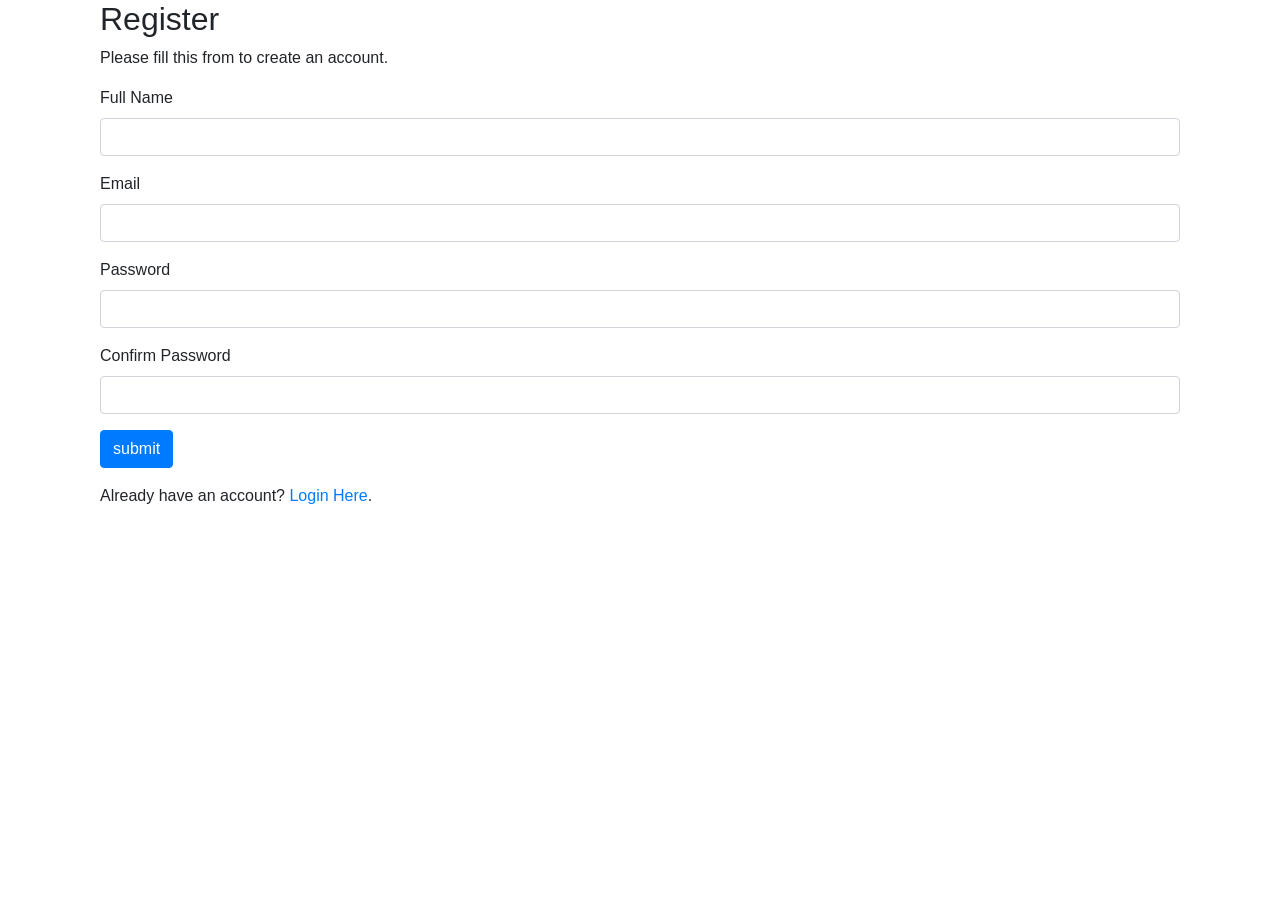
==== index.html @ 7e871855 "Simple HTML This is just a simple HTML so I can write the Login side on the Website" ====
<!DOCTYPE html>
<html>
    <head>
        <meta charset="utf-8">
        <meta http-equiv="X-UA-Compatible" content="IE=edge">
        <title>Sign Up</title>
        <meta name="description" content="">
        <meta name="viewport" content="width=device-width, initial-scale=1">
        <link rel="stylesheet" href="https://stackpath.bootstrapcdn.com/bootstrap/4.4.1/css/bootstrap.min.css">
    </head>
    <body>
        <div class="container">
            <div class="col-md-12">
                <h2>Register</h2>
                <p>Please fill this from to create an account.</p>
                <form action="" method="post">
                    <div class="form-group">
                        <label>Full Name</label>
                        <input type="text" name="name" class="form-control" required>
                    </div>

                    <div class="form-group">
                        <label>Email</label>
                        <input type="email" name="email" class="form-control" required>
                    </div>

                    <div class="form-group">
                        <label>Password</label>
                        <input type="password" name="password" class="form-control" required>
                    </div>

                    <div class="form-group">
                        <label>Confirm Password</label>
                        <input type="password" name="confirm_password" class="form-control" required>
                    </div>

                    <div class="form-group">
                        <input type="submit" name="submit" class="btn btn-primary" value="submit">
                    </div>

                    <p>Already have an account?
                        <a href="login.php">Login Here</a>.
                    </p>
                </form>
            </div>
        </div>
    </body>
</html>
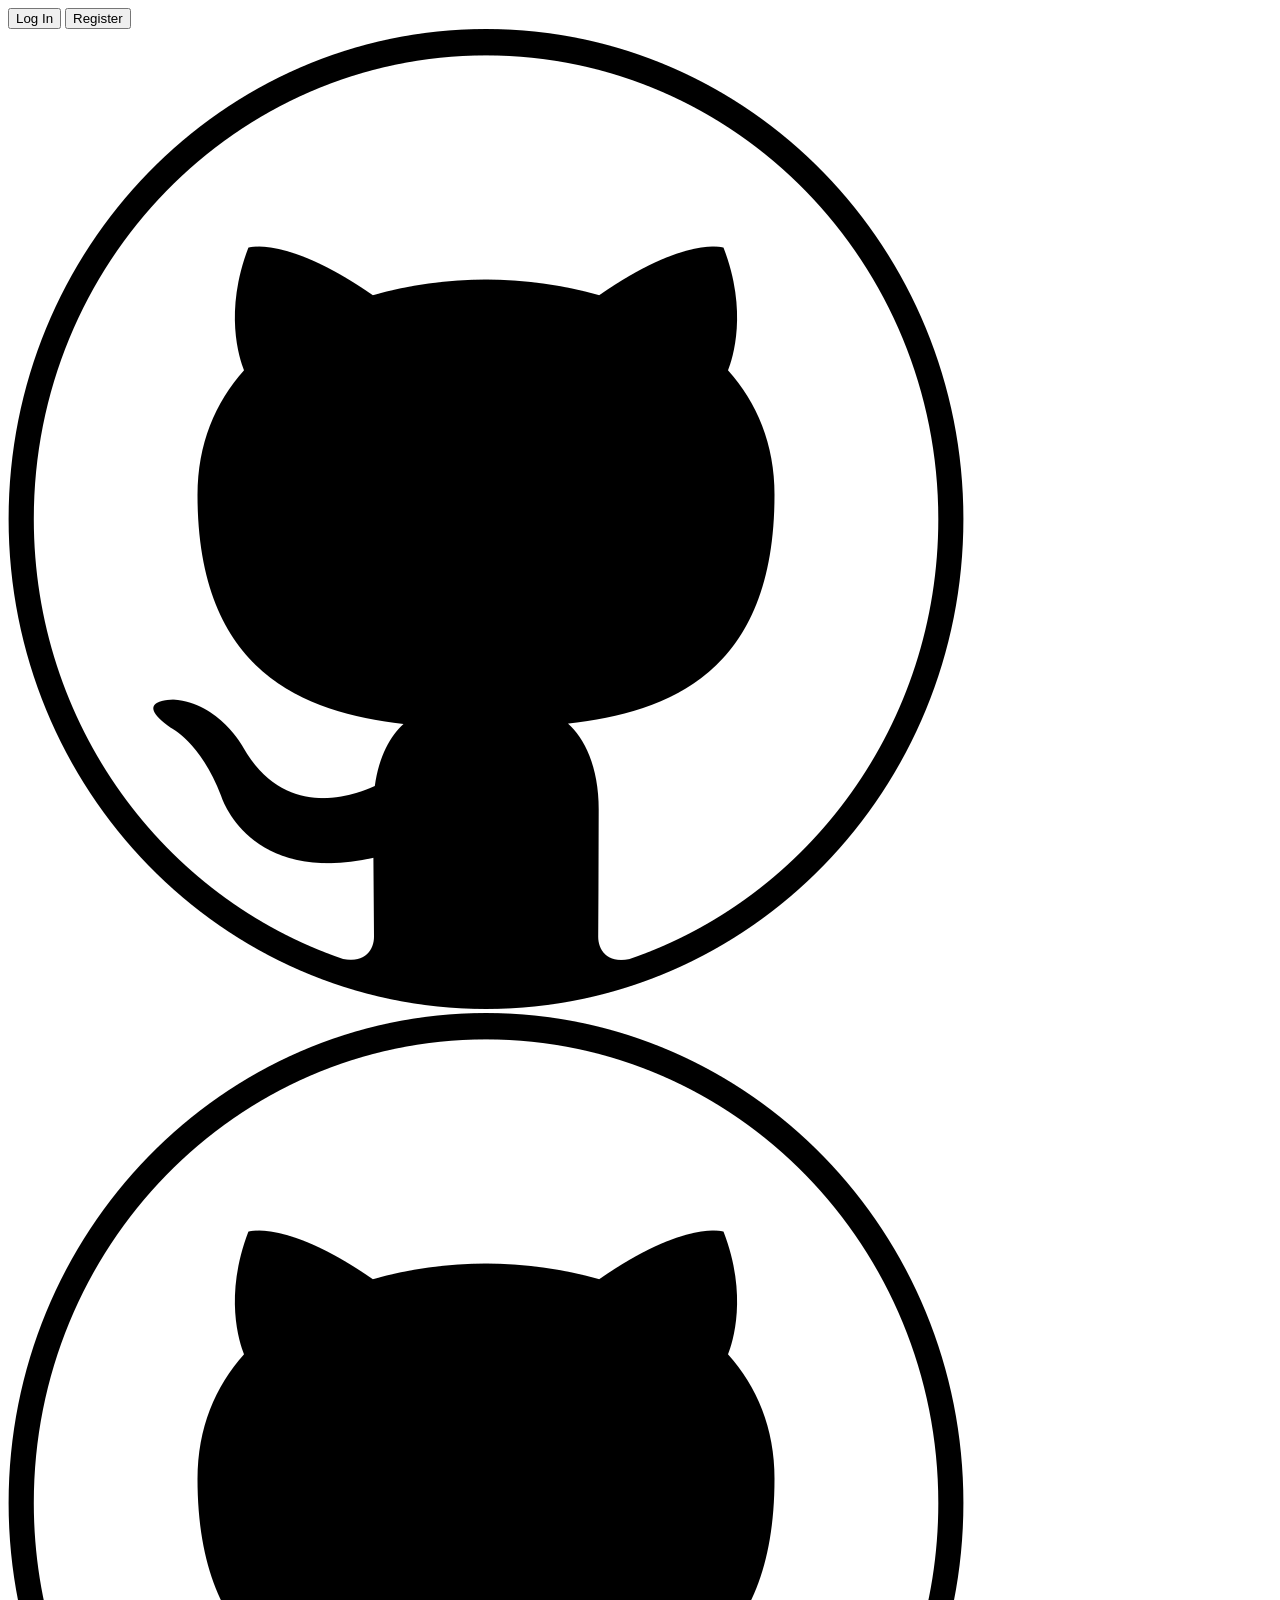
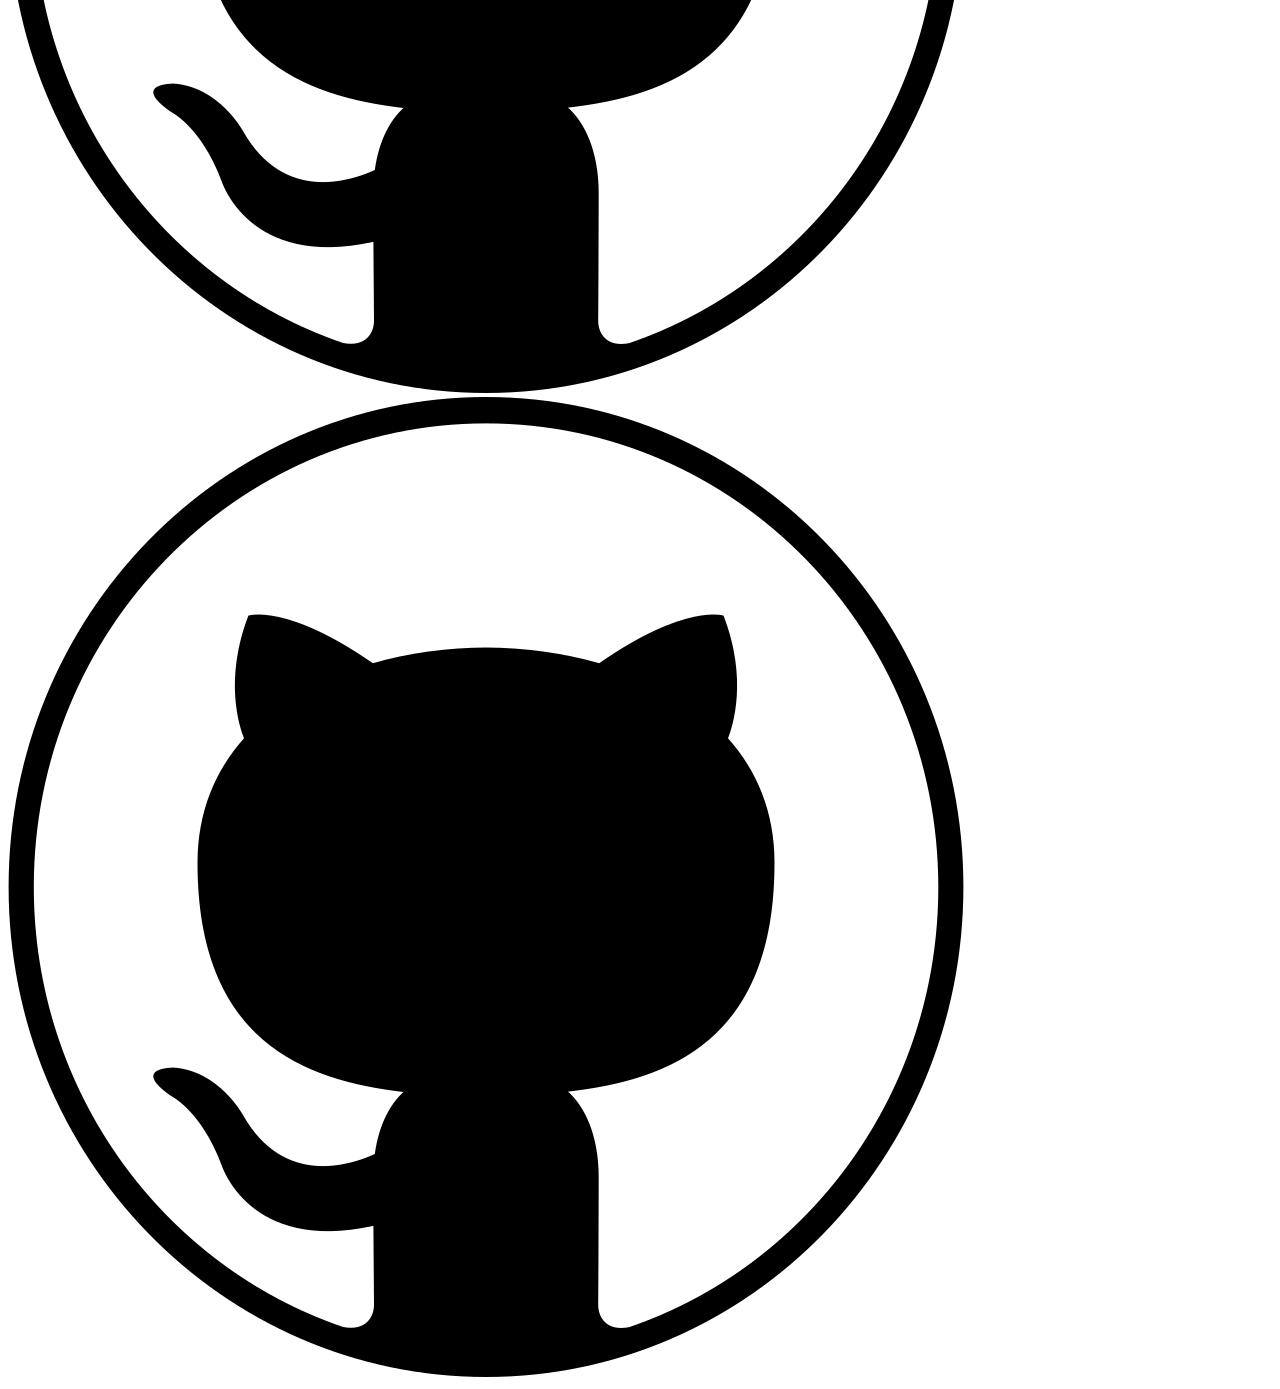
==== commit 217727c5: "Beginning landing page" ====
--- a/index.html
+++ b/index.html
@@ -1,48 +1,26 @@
 <!DOCTYPE html>
-<html>
-    <head>
-        <meta charset="utf-8">
-        <meta http-equiv="X-UA-Compatible" content="IE=edge">
-        <title>Sign Up</title>
-        <meta name="description" content="">
-        <meta name="viewport" content="width=device-width, initial-scale=1">
-        <link rel="stylesheet" href="https://stackpath.bootstrapcdn.com/bootstrap/4.4.1/css/bootstrap.min.css">
-    </head>
-    <body>
-        <div class="container">
-            <div class="col-md-12">
-                <h2>Register</h2>
-                <p>Please fill this from to create an account.</p>
-                <form action="" method="post">
-                    <div class="form-group">
-                        <label>Full Name</label>
-                        <input type="text" name="name" class="form-control" required>
-                    </div>
-
-                    <div class="form-group">
-                        <label>Email</label>
-                        <input type="email" name="email" class="form-control" required>
-                    </div>
-
-                    <div class="form-group">
-                        <label>Password</label>
-                        <input type="password" name="password" class="form-control" required>
-                    </div>
-
-                    <div class="form-group">
-                        <label>Confirm Password</label>
-                        <input type="password" name="confirm_password" class="form-control" required>
-                    </div>
-
-                    <div class="form-group">
-                        <input type="submit" name="submit" class="btn btn-primary" value="submit">
-                    </div>
-
-                    <p>Already have an account?
-                        <a href="login.php">Login Here</a>.
-                    </p>
-                </form>
-            </div>
+<html lang="en">
+  <head>
+    <meta charset="UTF-8" />
+    <meta name="viewport" content="width=device-width, initial-scale=1.0" />
+    <title>Fam Chat</title>
+    <link rel="stylesheet" href="../Project-2/assets/style/style.css" />
+  </head>
+  <body>
+    <div class="hero">
+      <div class="form-box">
+        <div class="button-box">
+          <div id="btn"></div>
+          <button type="button" class="toggle-btn">Log In</button>
+          <button type="button" class="toggle-btn">Register</button>
         </div>
-    </body>
-</html>+        <div class="social-icons">
+            <img src="./assets/style/git1.png" alt="Cristian Acevedo">
+            <img src="./assets/style/git1.png" alt="Lucas Barros">
+            <img src="./assets/style/git1.png" alt="Stephen Harding">
+        </div>
+      </div>
+     
+    </div>
+  </body>
+</html>
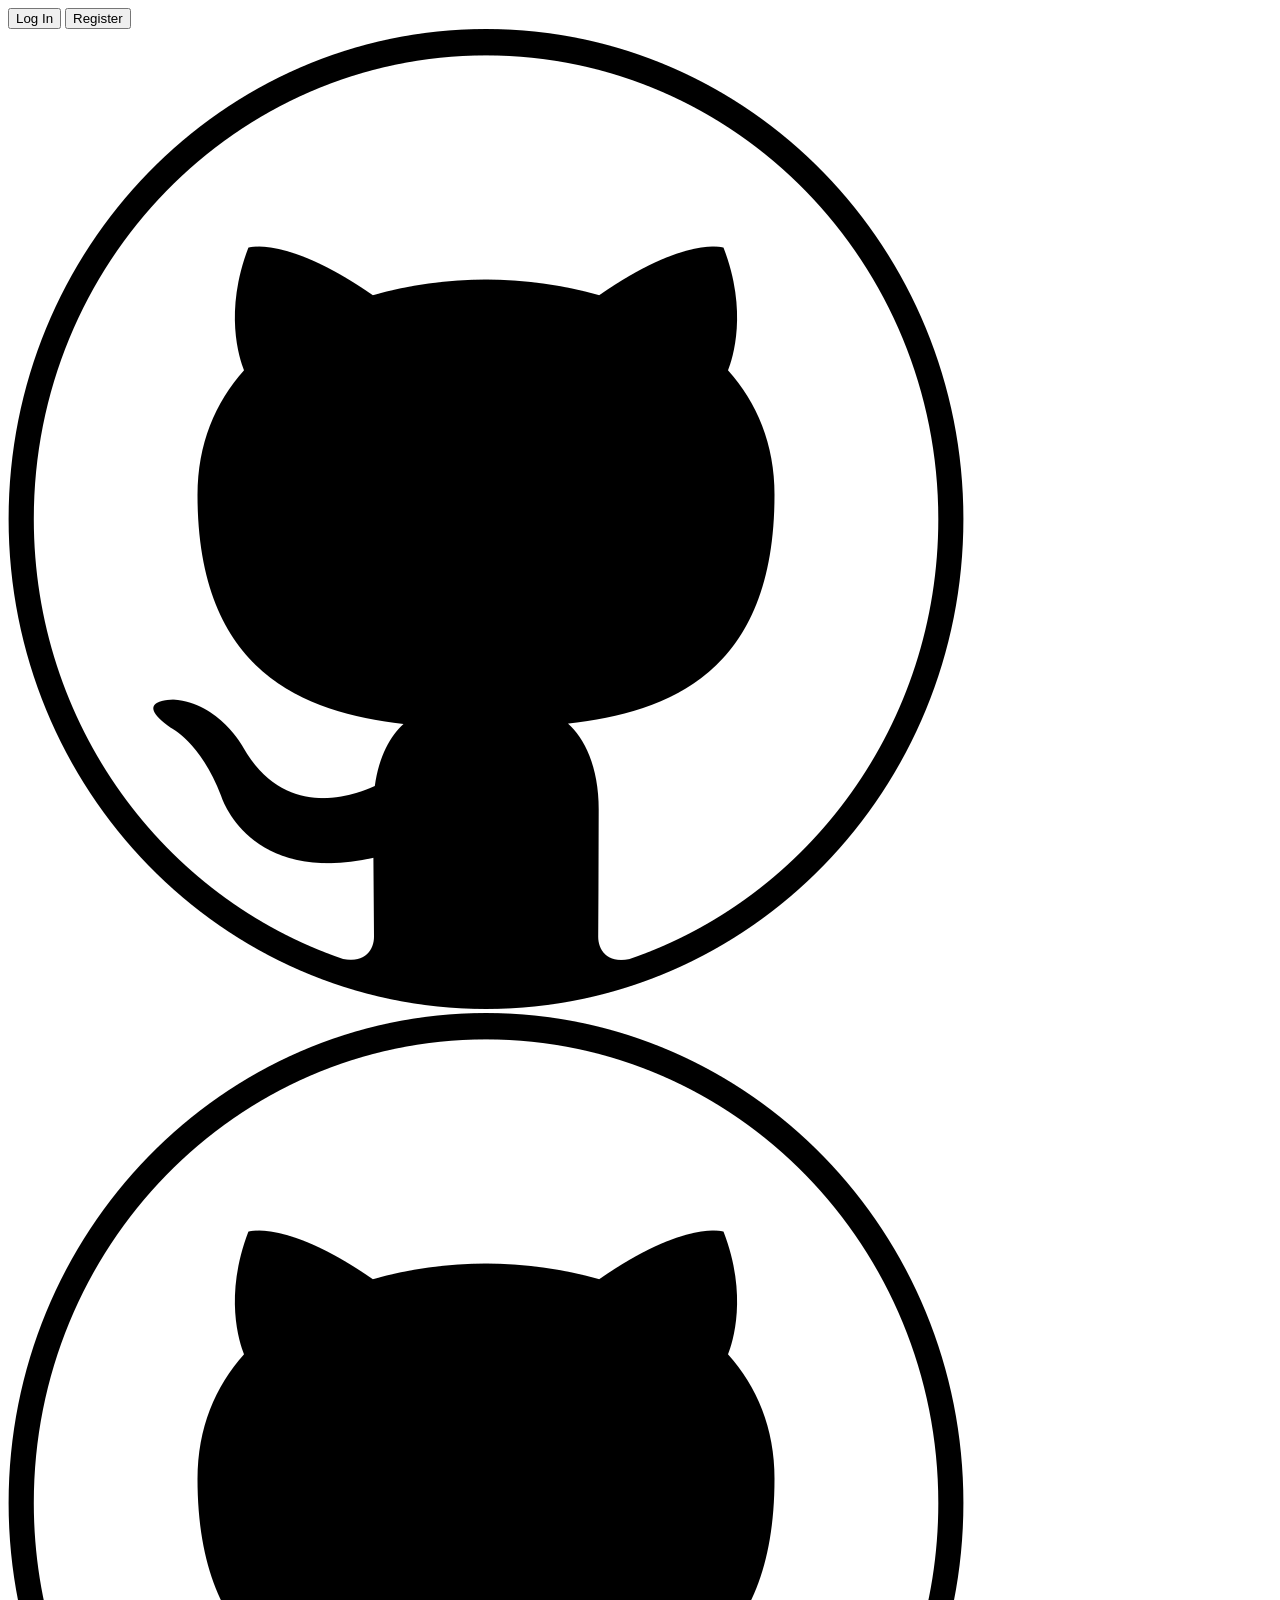
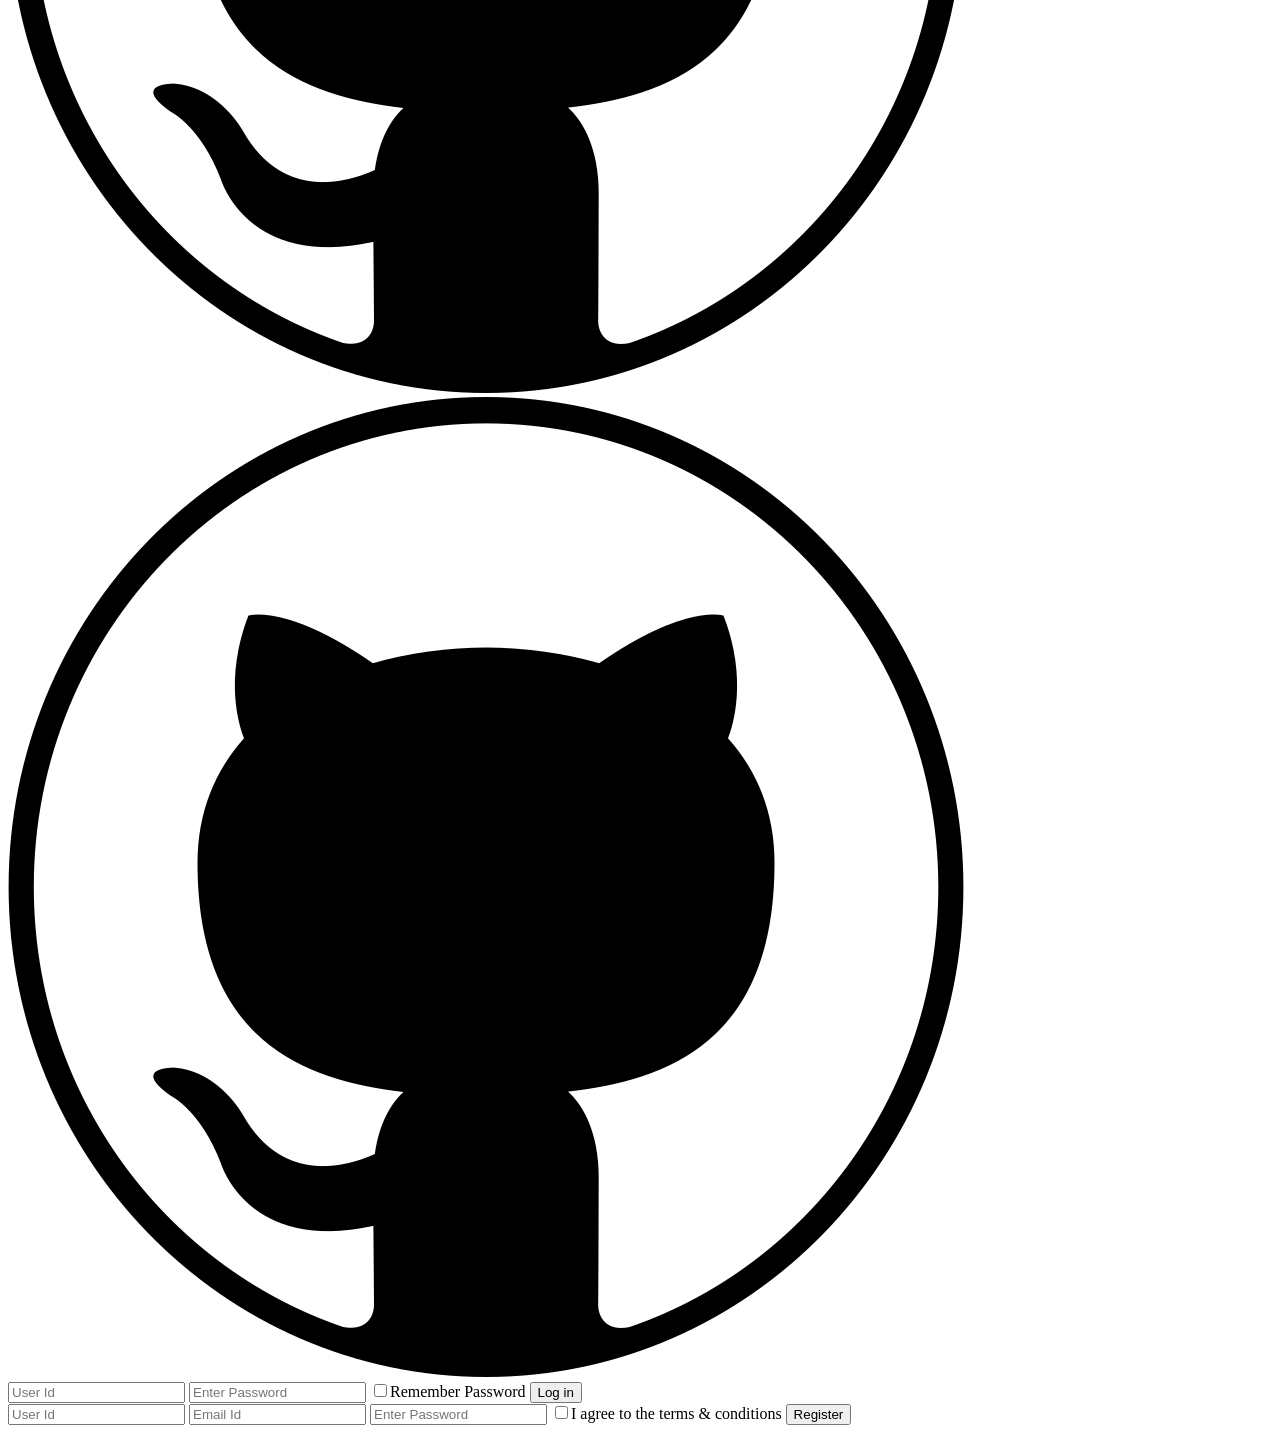
==== commit 45a0a474: "login and register html complete" ====
--- a/index.html
+++ b/index.html
@@ -3,7 +3,7 @@
   <head>
     <meta charset="UTF-8" />
     <meta name="viewport" content="width=device-width, initial-scale=1.0" />
-    <title>Fam Chat</title>
+    <title>Chit Chat</title>
     <link rel="stylesheet" href="../Project-2/assets/style/style.css" />
   </head>
   <body>
@@ -11,16 +11,47 @@
       <div class="form-box">
         <div class="button-box">
           <div id="btn"></div>
-          <button type="button" class="toggle-btn">Log In</button>
-          <button type="button" class="toggle-btn">Register</button>
+          <button type="button" class="toggle-btn" onclick="login()">Log In</button>
+          <button type="button" class="toggle-btn" onclick="register()">Register</button>
         </div>
         <div class="social-icons">
             <img src="./assets/style/git1.png" alt="Cristian Acevedo">
             <img src="./assets/style/git1.png" alt="Lucas Barros">
             <img src="./assets/style/git1.png" alt="Stephen Harding">
         </div>
+        <form action="" id="log-in" class="input-group">
+            <input type="text" class="input-field" placeholder="User Id" required>
+            <input type="text" class="input-field" placeholder="Enter Password" required>
+            <input type="checkbox" class="check-box"><span>Remember Password</span>
+            <button type="submit" class="submit-btn">Log in</button>
+        </form>
+        <form action="" id="register" class="input-group">
+            <input type="text" class="input-field" placeholder="User Id" required>
+            <input type="email" class="input-field" placeholder="Email Id" required>
+            <input type="text" class="input-field" placeholder="Enter Password" required>
+            <input type="checkbox" class="check-box"><span>I agree to the terms & conditions</span>
+            <button type="submit" class="submit-btn">Register</button>
+        </form>
       </div>
      
     </div>
+
+    <script>
+        var x=document.getElementById("log-in");
+        var y=document.getElementById("register");
+        var z=document.getElementById("btn");
+
+        function register(){
+            x.style.left = "-400px"
+            y.style.left = "50px"
+            z.style.left = "110px"
+        }
+
+        function login(){
+            x.style.left = "50px"
+            y.style.left = "450px"
+            z.style.left = "0px"
+        }
+    </script>
   </body>
 </html>
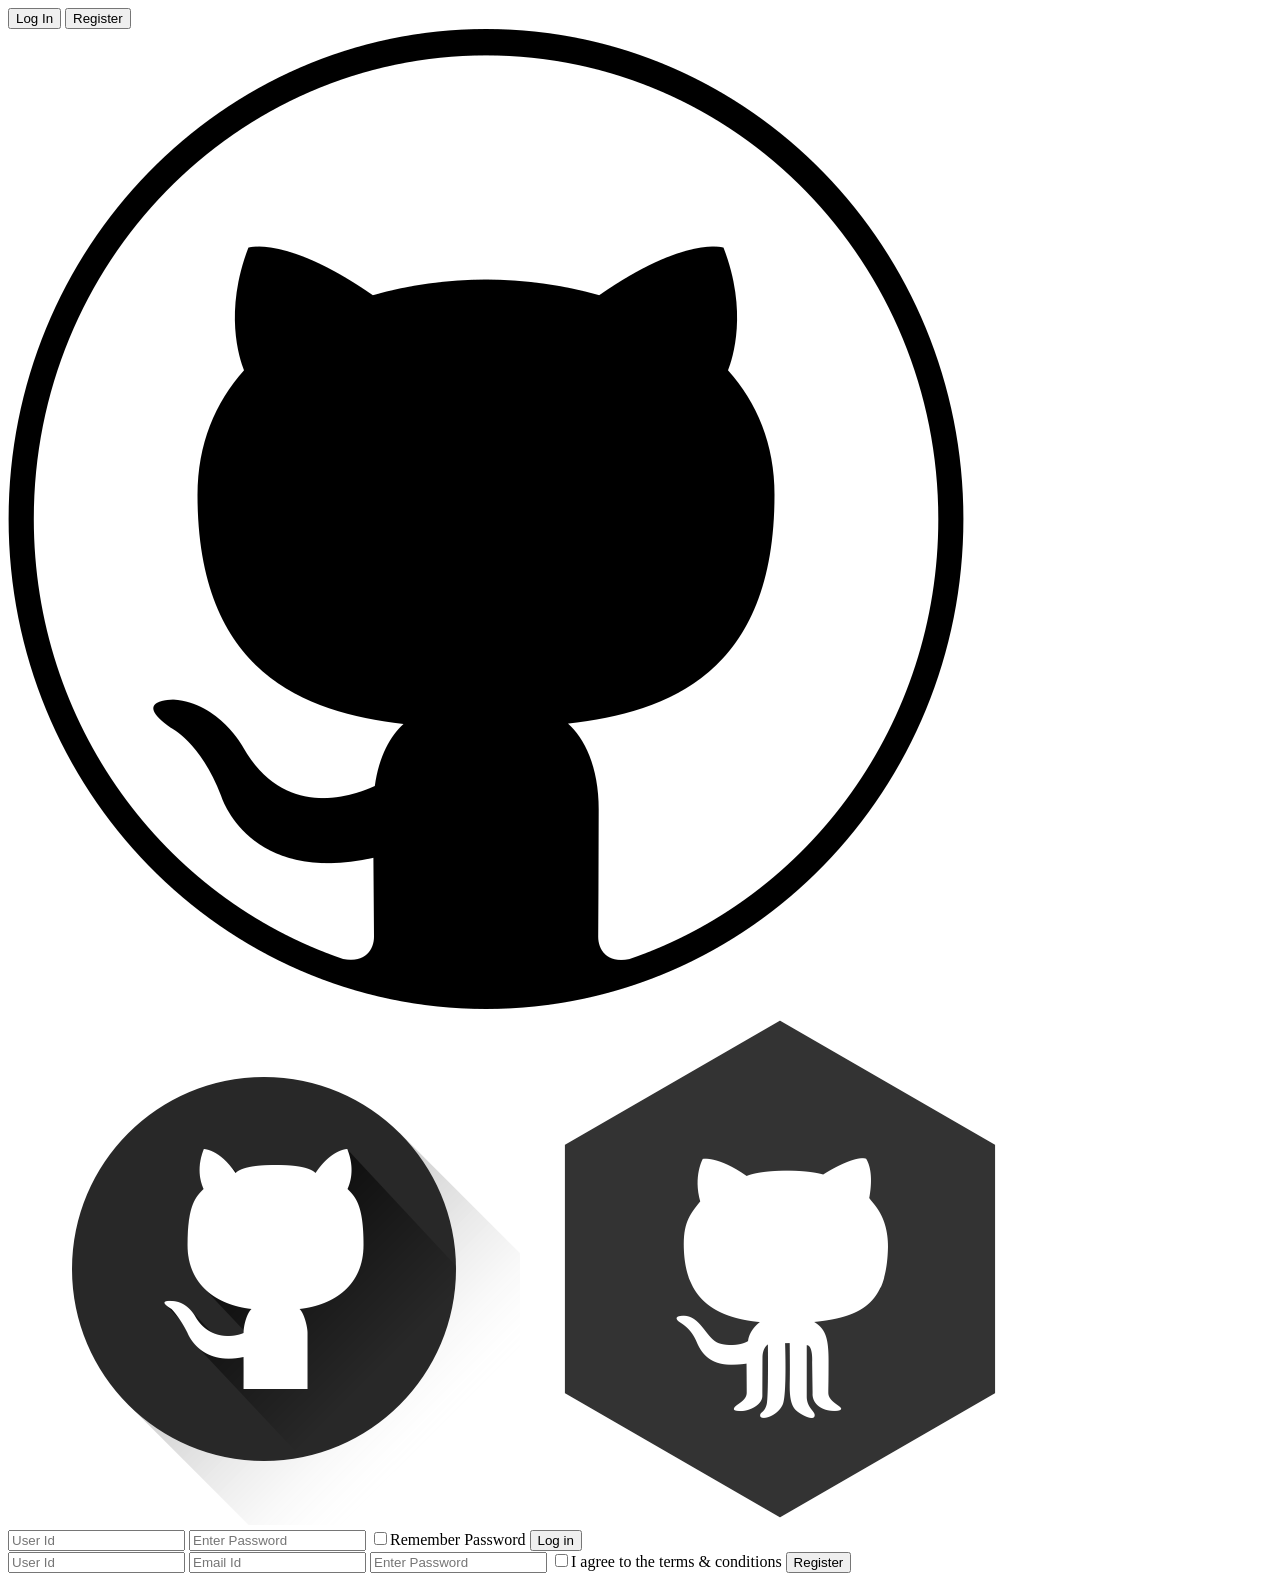
==== commit 42a14dda: "change git icons and add title to links" ====
--- a/index.html
+++ b/index.html
@@ -15,9 +15,9 @@
           <button type="button" class="toggle-btn" onclick="register()">Register</button>
         </div>
         <div class="social-icons">
-            <img src="./assets/style/git1.png" alt="Cristian Acevedo">
-            <img src="./assets/style/git1.png" alt="Lucas Barros">
-            <img src="./assets/style/git1.png" alt="Stephen Harding">
+          <a href="https://github.com/cacevedo2011" target="_blank" title="Cristian Acevedo"><img src="./assets/style/git1.png" alt="Cristian Acevedo"></a>
+          <a href="https://github.com/lucasmbarros" target="_blank" title="Lucas Barros"><img src="./assets/style/git2.png" alt="Lucas Barros"></a>
+          <a href="https://github.com/Stephen-Harding1" target="_blank"title="Stephen Harding"><img src="./assets/style/git3.png" alt="Stephen-Harding1"></a>
         </div>
         <form action="" id="log-in" class="input-group">
             <input type="text" class="input-field" placeholder="User Id" required>
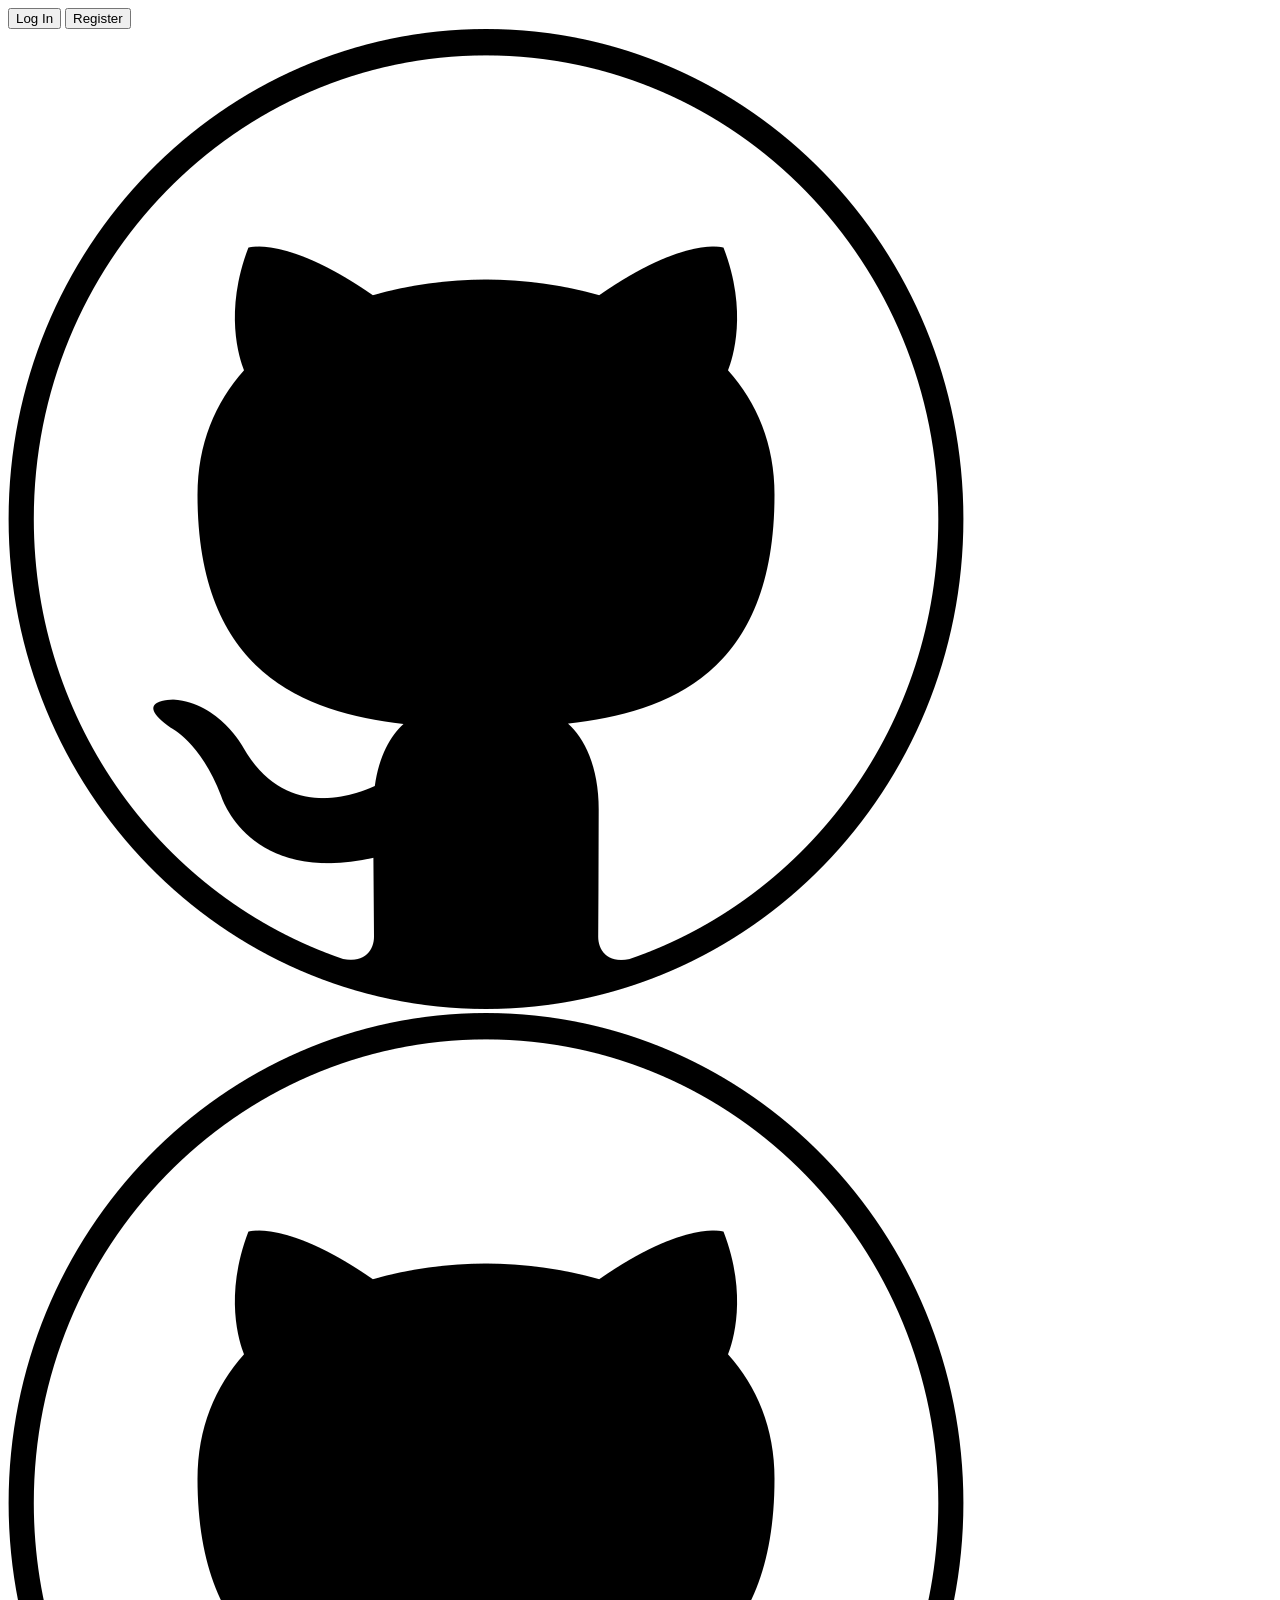
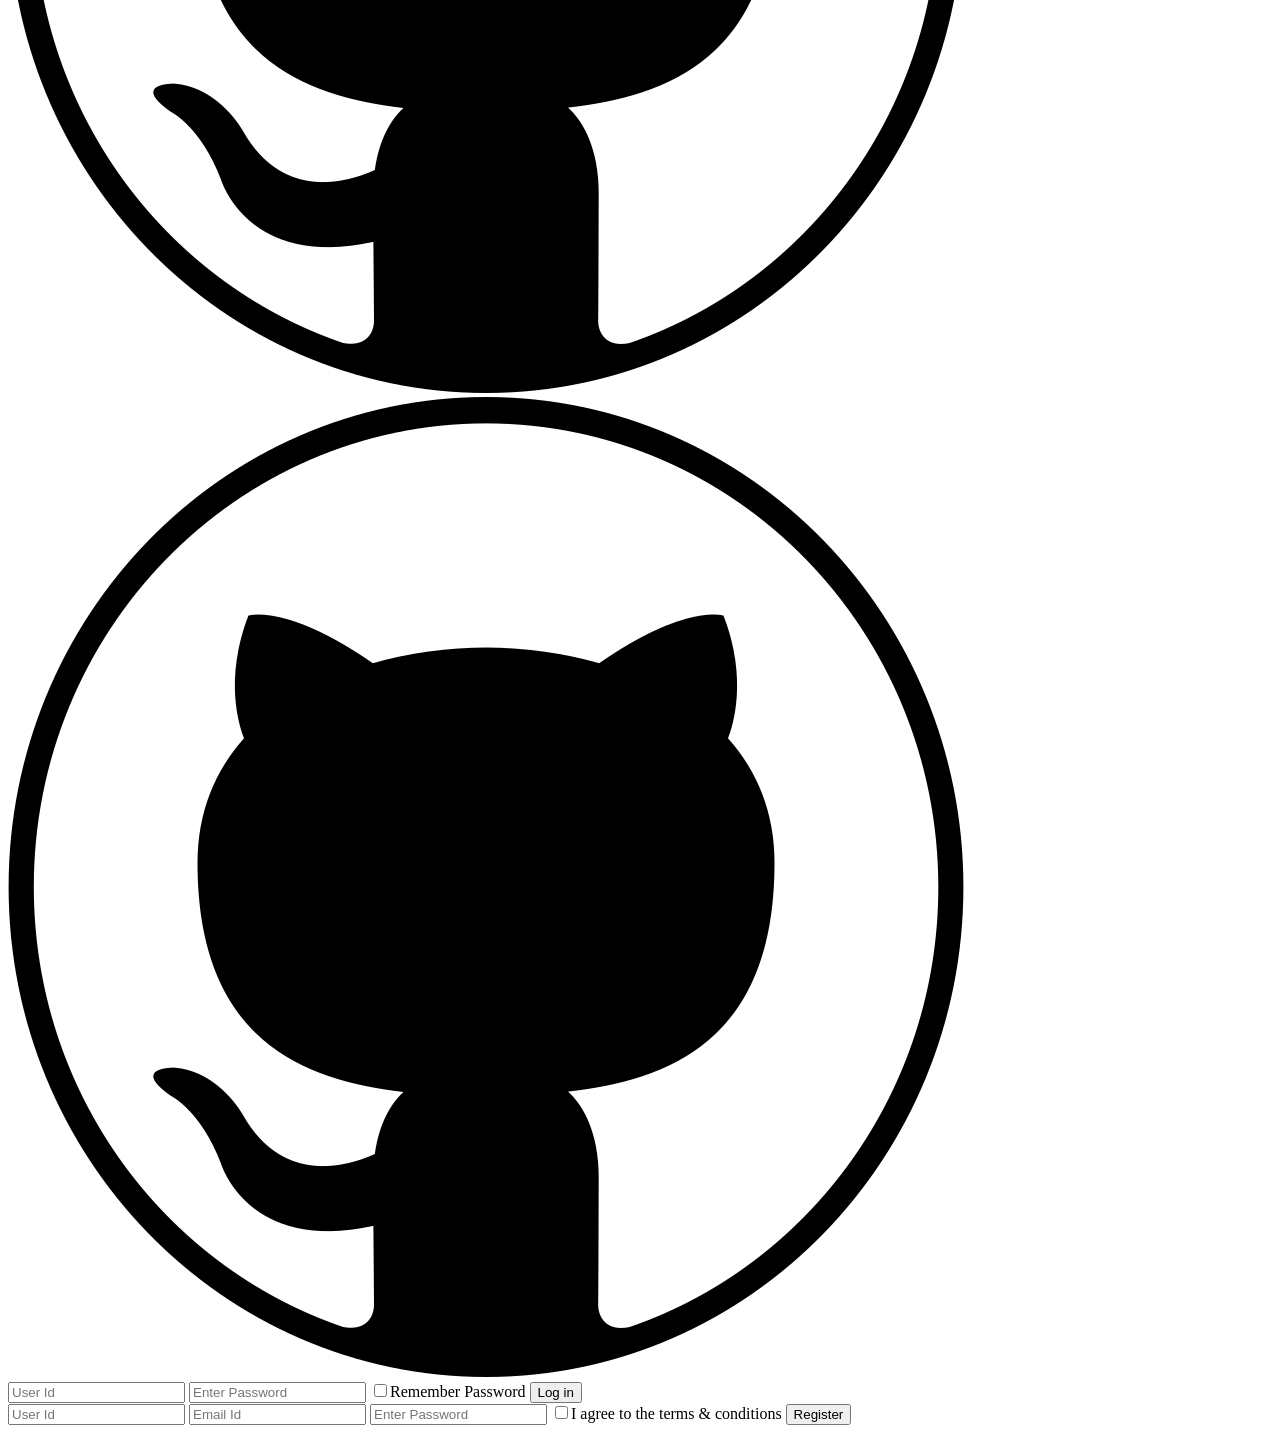
==== commit f48795c2: "Merge branch 'html-skeleton' into LogIn" ====
--- a/index.html
+++ b/index.html
@@ -15,9 +15,9 @@
           <button type="button" class="toggle-btn" onclick="register()">Register</button>
         </div>
         <div class="social-icons">
-          <a href="https://github.com/cacevedo2011" target="_blank" title="Cristian Acevedo"><img src="./assets/style/git1.png" alt="Cristian Acevedo"></a>
-          <a href="https://github.com/lucasmbarros" target="_blank" title="Lucas Barros"><img src="./assets/style/git2.png" alt="Lucas Barros"></a>
-          <a href="https://github.com/Stephen-Harding1" target="_blank"title="Stephen Harding"><img src="./assets/style/git3.png" alt="Stephen-Harding1"></a>
+            <img src="./assets/style/git1.png" alt="Cristian Acevedo">
+            <img src="./assets/style/git1.png" alt="Lucas Barros">
+            <img src="./assets/style/git1.png" alt="Stephen Harding">
         </div>
         <form action="" id="log-in" class="input-group">
             <input type="text" class="input-field" placeholder="User Id" required>
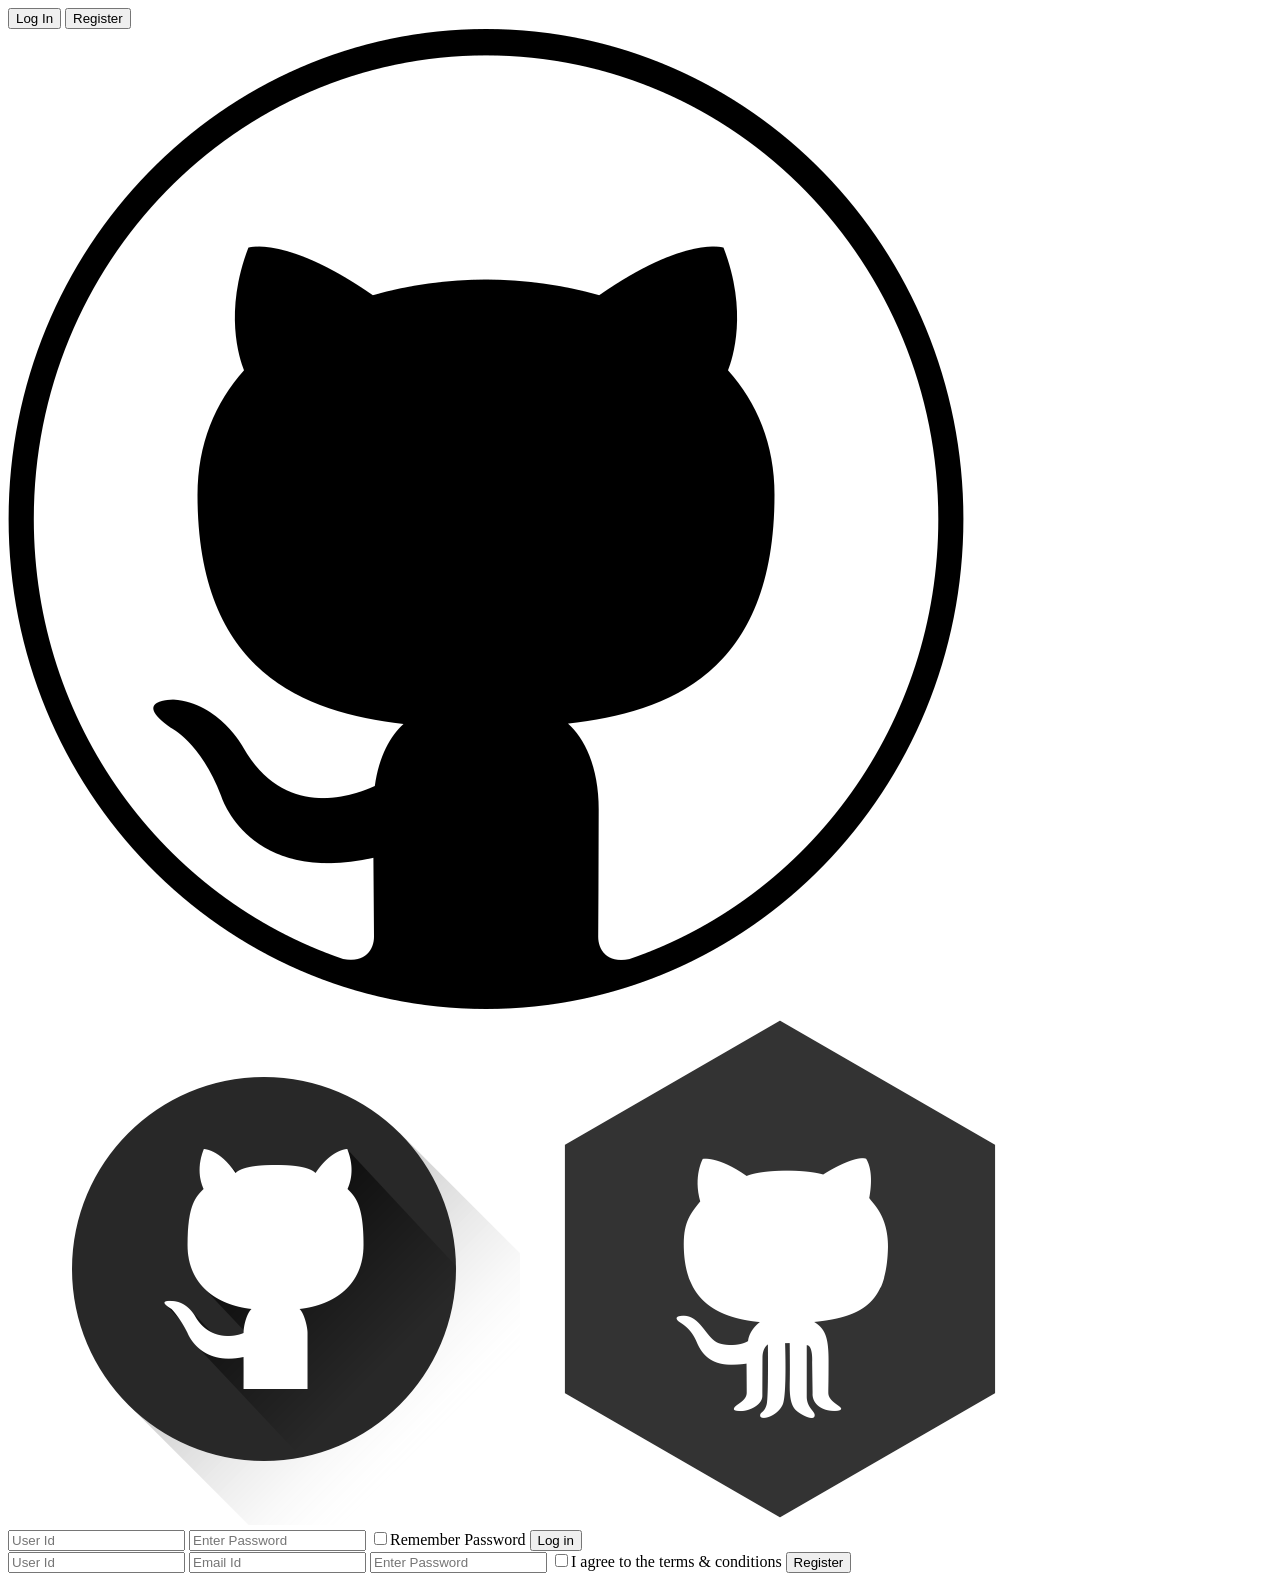
==== commit 2e759539: "prettier applied to code" ====
--- a/index.html
+++ b/index.html
@@ -11,47 +11,94 @@
       <div class="form-box">
         <div class="button-box">
           <div id="btn"></div>
-          <button type="button" class="toggle-btn" onclick="login()">Log In</button>
-          <button type="button" class="toggle-btn" onclick="register()">Register</button>
+          <button type="button" class="toggle-btn" onclick="login()">
+            Log In
+          </button>
+          <button type="button" class="toggle-btn" onclick="register()">
+            Register
+          </button>
         </div>
         <div class="social-icons">
-            <img src="./assets/style/git1.png" alt="Cristian Acevedo">
-            <img src="./assets/style/git1.png" alt="Lucas Barros">
-            <img src="./assets/style/git1.png" alt="Stephen Harding">
+          <a
+            href="https://github.com/cacevedo2011"
+            target="_blank"
+            title="Cristian Acevedo"
+            ><img src="./assets/style/git1.png" alt="Cristian Acevedo"
+          /></a>
+          <a
+            href="https://github.com/lucasmbarros"
+            target="_blank"
+            title="Lucas Barros"
+            ><img src="./assets/style/git2.png" alt="Lucas Barros"
+          /></a>
+          <a
+            href="https://github.com/Stephen-Harding1"
+            target="_blank"
+            title="Stephen Harding"
+            ><img src="./assets/style/git3.png" alt="Stephen-Harding1"
+          /></a>
         </div>
         <form action="" id="log-in" class="input-group">
-            <input type="text" class="input-field" placeholder="User Id" required>
-            <input type="text" class="input-field" placeholder="Enter Password" required>
-            <input type="checkbox" class="check-box"><span>Remember Password</span>
-            <button type="submit" class="submit-btn">Log in</button>
+          <input
+            type="text"
+            class="input-field"
+            placeholder="User Id"
+            required
+          />
+          <input
+            type="text"
+            class="input-field"
+            placeholder="Enter Password"
+            required
+          />
+          <input type="checkbox" class="check-box" /><span
+            >Remember Password</span
+          >
+          <button type="submit" class="submit-btn">Log in</button>
         </form>
         <form action="" id="register" class="input-group">
-            <input type="text" class="input-field" placeholder="User Id" required>
-            <input type="email" class="input-field" placeholder="Email Id" required>
-            <input type="text" class="input-field" placeholder="Enter Password" required>
-            <input type="checkbox" class="check-box"><span>I agree to the terms & conditions</span>
-            <button type="submit" class="submit-btn">Register</button>
+          <input
+            type="text"
+            class="input-field"
+            placeholder="User Id"
+            required
+          />
+          <input
+            type="email"
+            class="input-field"
+            placeholder="Email Id"
+            required
+          />
+          <input
+            type="text"
+            class="input-field"
+            placeholder="Enter Password"
+            required
+          />
+          <input type="checkbox" class="check-box" /><span
+            >I agree to the terms & conditions</span
+          >
+          <button type="submit" class="submit-btn">Register</button>
         </form>
       </div>
-     
     </div>
 
     <script>
-        var x=document.getElementById("log-in");
-        var y=document.getElementById("register");
-        var z=document.getElementById("btn");
+      var x = document.getElementById("log-in");
+      var y = document.getElementById("register");
+      var z = document.getElementById("btn");
 
-        function register(){
-            x.style.left = "-400px"
-            y.style.left = "50px"
-            z.style.left = "110px"
-        }
+      function register() {
+        x.style.left = "-400px";
+        y.style.left = "50px";
+        z.style.left = "110px";
+      }
 
-        function login(){
-            x.style.left = "50px"
-            y.style.left = "450px"
-            z.style.left = "0px"
-        }
+      function login() {
+        x.style.left = "50px";
+        y.style.left = "450px";
+        z.style.left = "0px";
+      }
     </script>
   </body>
 </html>
